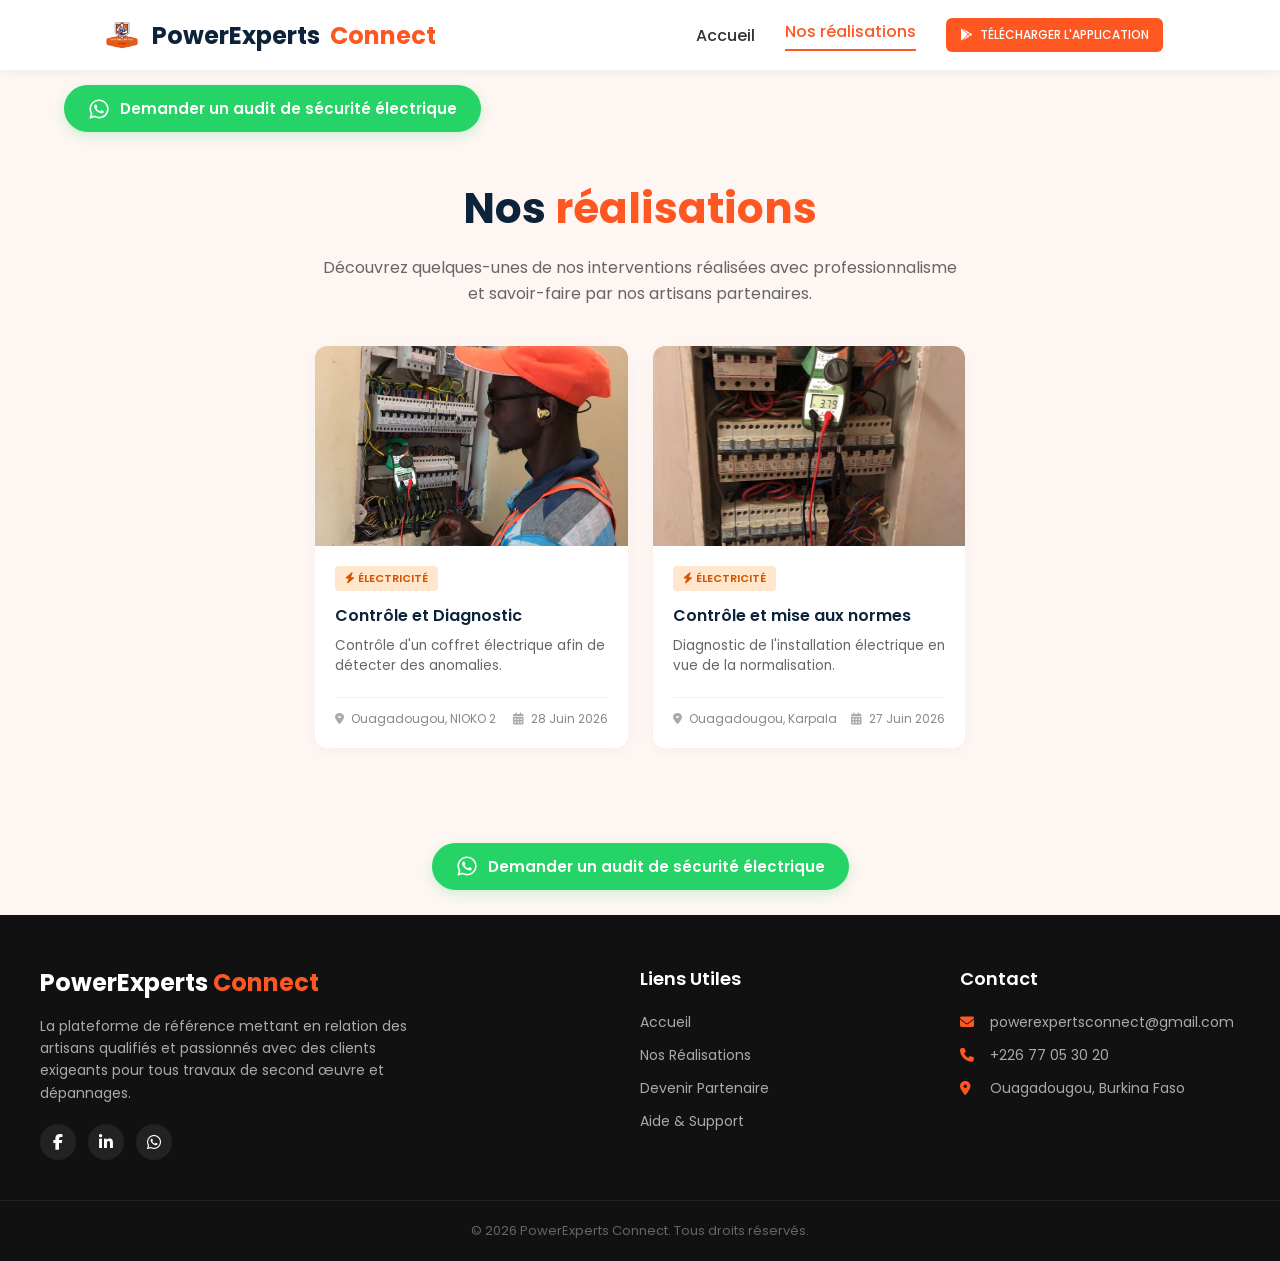
==== realisation/index.html @ 5e2563d3 "Add files via upload" ====
<!DOCTYPE html>
<html lang="fr">
<head>
    <meta charset="UTF-8">
    <meta name="viewport" content="width=device-width, initial-scale=1.0">
    <title>PowerExperts Connect - Nos réalisations</title>
    <link rel="stylesheet" href="style.css">
    <link rel="stylesheet" href="https://cdnjs.cloudflare.com/ajax/libs/font-awesome/6.4.0/css/all.min.css">
    <!-- Meta Pixel Code -->
    <script>
    !function(f,b,e,v,n,t,s)
    {if(f.fbq)return;n=f.fbq=function(){n.callMethod?
    n.callMethod.apply(n,arguments):n.queue.push(arguments)};
    if(!f._fbq)f._fbq=n;n.push=n;n.loaded=!0;n.version='2.0';
    n.queue=[];t=b.createElement(e);t.async=!0;
    t.src=v;s=b.getElementsByTagName(e)[0];
    s.parentNode.insertBefore(t,s)}(window, document,'script',
    'https://connect.facebook.net/en_US/fbevents.js');
    fbq('init', '599701773181100');
    fbq('track', 'PageView');
    </script>
    <noscript><img height="1" width="1" style="display:none"
    src="https://www.facebook.com/tr?id=599701773181100&ev=PageView&noscript=1"
    /></noscript>
    <!-- End Meta Pixel Code -->
</head>
<body>

    <header class="navbar">
        <div class="logo">
            <a href="../index.html" style="display: flex; align-items: center; gap: 10px; text-decoration: none;">
                <img src="../images/logo.png" alt="Logo" style="height: 40px; width: auto;">
                <span class="logo-power">PowerExperts</span><span class="logo-connect">Connect</span>
            </a>
        </div>
        <nav class="nav-links">
            <a href="../index.html">Accueil</a>
            <a href="#" class="active">Nos réalisations</a>
            <a href="https://play.google.com/store/apps/details?id=com.powerexperts.connect" target="_blank" onclick="fbq('track', 'Purchase', {value:0.00, currency: 'XOF'});" rel="noopener noreferrer" class="btn-download">
                <i class="fa-brands fa-google-play"></i> TÉLÉCHARGER L'APPLICATION
            </a>
        </nav>
    </header>

    <!-- Conteneur GAUCHE (Audit) -->
    <div class="wa-container-left">
        <a href="https://wa.me/22602939134?text=Bonjour%20!%20Je%20souhaite%20un%20audit%20de%20s%C3%A9curit%C3%A9%20%C3%A9lectrique%20r%C3%A9sidentiel"
           class="whatsapp-audit-btn"
           target="_blank"
           rel="noopener noreferrer"
           onclick="fbq('track', 'Purchase', {value:0.00, currency: 'XOF'});">
            <svg class="whatsapp-icon" viewBox="0 0 448 512" xmlns="http://www.w3.org/2000/svg">
              <path d="M380.9 97.1C339 55.1 283.2 32 223.9 32c-122.4 0-222 99.6-222 222 0 39.1 10.2 77.3 29.6 111L0 480l117.7-30.9c32.4 17.7 68.9 27 106.1 27h.1c122.3 0 224.1-99.6 224.1-222 0-59.3-25.2-115-67.1-157zm-157 341.6c-33.2 0-65.7-8.9-94-25.7l-6.7-4-69.8 18.3L72 359.2l-4.4-7c-18.5-29.4-28.2-63.3-28.2-98.2 0-101.7 82.8-184.5 184.6-184.5 49.3 0 95.6 19.2 130.4 54.1 34.8 34.9 56.2 81.2 56.1 130.5 0 101.8-84.9 184.6-186.6 184.6zm101.2-138.2c-5.5-2.8-32.8-16.2-37.9-18-5.1-1.9-8.8-2.8-12.5 2.8-3.7 5.6-14.3 18-17.6 21.8-3.2 3.7-6.5 4.2-12 1.4-32.6-16.3-54-29.1-75.5-66-5.7-9.8 5.7-9.1 16.3-30.3 1.8-3.7.9-6.9-.5-9.7-1.4-2.8-12.5-30.1-17.1-41.2-4.5-10.8-9.1-9.3-12.5-9.5-3.2-.2-6.9-.2-10.6-.2-3.7 0-9.7 1.4-14.8 6.9-5.1 5.6-19.4 19-19.4 46.3 0 27.3 19.9 53.7 22.6 57.4 2.8 3.7 39.1 59.7 94.8 83.8 35.2 15.2 49 16.5 66.6 13.9 10.7-1.6 32.8-13.4 37.4-26.4 4.6-13 4.6-24.1 3.2-26.4-1.3-2.5-5-3.9-10.5-6.6z"/>
            </svg>
            <span>Demander un audit de sécurité électrique</span>
        </a>
    </div>

    <main class="container">
        <section class="hero-section">
            <h1>Nos <span class="text-orange">réalisations</span></h1>
            <p>Découvrez quelques-unes de nos interventions réalisées avec professionnalisme et savoir-faire par nos artisans partenaires.</p>
        </section>

        <div class="grid-realisations">
            
            <article class="card">
                <div class="card-image">
                    <img src="im/image1.jpg" alt="Installation tableau électrique">
                </div>
                <div class="card-content">
                    <span class="badge badge-electricite"><i class="fa-solid fa-bolt"></i> ÉLECTRICITÉ</span>
                    <h3>Contrôle et Diagnostic</h3>
                    <p class="description">Contrôle d'un coffret électrique afin de détecter des anomalies.</p>
                    <div class="card-footer">
                        <span><i class="fa-solid fa-location-dot"></i> Ouagadougou, NIOKO 2</span>
                        <span><i class="fa-solid fa-calendar-days"></i> 28 Juin 2026</span>
                    </div>
                </div>
            </article>

            <article class="card">
                <div class="card-image">
                    <img src="im/image2.jpg" alt="Controle installation electrique">
                </div>
                <div class="card-content">
                    <span class="badge badge-electricite"><i class="fa-solid fa-bolt"></i> ÉLECTRICITÉ</span>
                    <h3>Contrôle et mise aux normes</h3>
                    <p class="description">Diagnostic de l'installation électrique en vue de la normalisation.</p>
                    <div class="card-footer">
                        <span><i class="fa-solid fa-location-dot"></i> Ouagadougou, Karpala</span>
                        <span><i class="fa-solid fa-calendar-days"></i> 27 Juin 2026</span>
                    </div>
                </div>
            </article>

        </div>
    </main>

    <!-- Conteneur CENTRÉ (Audit) -->
    <div class="wa-container-center">
        <a href="https://wa.me/22602939134?text=Bonjour%20!%20Je%20souhaite%20un%20audit%20de%20s%C3%A9curit%C3%A9%20%C3%A9lectrique%20r%C3%A9sidentiel"
           class="whatsapp-audit-btn"
           target="_blank"
           rel="noopener noreferrer"
           onclick="fbq('track', 'Purchase', {value:0.00, currency: 'XOF'});">
            <svg class="whatsapp-icon" viewBox="0 0 448 512" xmlns="http://www.w3.org/2000/svg">
              <path d="M380.9 97.1C339 55.1 283.2 32 223.9 32c-122.4 0-222 99.6-222 222 0 39.1 10.2 77.3 29.6 111L0 480l117.7-30.9c32.4 17.7 68.9 27 106.1 27h.1c122.3 0 224.1-99.6 224.1-222 0-59.3-25.2-115-67.1-157zm-157 341.6c-33.2 0-65.7-8.9-94-25.7l-6.7-4-69.8 18.3L72 359.2l-4.4-7c-18.5-29.4-28.2-63.3-28.2-98.2 0-101.7 82.8-184.5 184.6-184.5 49.3 0 95.6 19.2 130.4 54.1 34.8 34.9 56.2 81.2 56.1 130.5 0 101.8-84.9 184.6-186.6 184.6zm101.2-138.2c-5.5-2.8-32.8-16.2-37.9-18-5.1-1.9-8.8-2.8-12.5 2.8-3.7 5.6-14.3 18-17.6 21.8-3.2 3.7-6.5 4.2-12 1.4-32.6-16.3-54-29.1-75.5-66-5.7-9.8 5.7-9.1 16.3-30.3 1.8-3.7.9-6.9-.5-9.7-1.4-2.8-12.5-30.1-17.1-41.2-4.5-10.8-9.1-9.3-12.5-9.5-3.2-.2-6.9-.2-10.6-.2-3.7 0-9.7 1.4-14.8 6.9-5.1 5.6-19.4 19-19.4 46.3 0 27.3 19.9 53.7 22.6 57.4 2.8 3.7 39.1 59.7 94.8 83.8 35.2 15.2 49 16.5 66.6 13.9 10.7-1.6 32.8-13.4 37.4-26.4 4.6-13 4.6-24.1 3.2-26.4-1.3-2.5-5-3.9-10.5-6.6z"/>
            </svg>
            <span>Demander un audit de sécurité électrique</span>
        </a>
    </div>

    <footer class="footer">
        <div class="footer-container">
            <div class="footer-col">
                <div class="logo footer-logo">
                    <span class="logo-power-white">PowerExperts</span> <span class="logo-connect">Connect</span>
                </div>
                <p class="footer-text">
                    La plateforme de référence mettant en relation des artisans qualifiés et passionnés avec des clients exigeants pour tous travaux de second œuvre et dépannages.
                </p>
                <div class="footer-socials">
                    <a href="#"><i class="fa-brands fa-facebook-f"></i></a>
                    <a href="#"><i class="fa-brands fa-linkedin-in"></i></a>
                    <a href="#"><i class="fa-brands fa-whatsapp"></i></a>
                </div>
            </div>

            <div class="footer-col">
                <h3>Liens Utiles</h3>
                <ul class="footer-links">
                    <li><a href="../index.html">Accueil</a></li>
                    <li><a href="#">Nos Réalisations</a></li>
                    <li><a href="#">Devenir Partenaire</a></li>
                    <li><a href="#">Aide & Support</a></li>
                </ul>
            </div>

            <div class="footer-col">
                <h3>Contact</h3>
                <ul class="footer-contact">
                    <li><i class="fa-solid fa-envelope"></i> powerexpertsconnect@gmail.com</li>
                    <li><i class="fa-solid fa-phone"></i> +226 77 05 30 20</li>
                    <li><i class="fa-solid fa-location-dot"></i> Ouagadougou, Burkina Faso</li>
                </ul>
            </div>
        </div>
        
        <div class="footer-bottom">
            <p>&copy; 2026 PowerExperts Connect. Tous droits réservés.</p>
        </div>
    </footer>

    <script src="script.js"></script>
</body>
</html>
---- realisation/style.css ----
/* --- Variables de couleur et Polices --- */
@import url('https://fonts.googleapis.com/css2?family=Poppins:wght@400;500;600;700&display=swap');

:root {
    --primary-color: #0d233a;
    --orange-color: #ff5722;
    --orange-hover: #e04e1b;
    --bg-light: #fdf6f2;
    --text-dark: #333333;
    --text-gray: #666666;
    --card-bg: #ffffff;
    --border-radius: 12px;
    --footer-bg: #111111;
}

* {
    margin: 0;
    padding: 0;
    box-sizing: border-box;
    font-family: 'Poppins', sans-serif;
}

body {
    background-color: var(--bg-light);
    color: var(--text-dark);
    display: flex;
    flex-direction: column;
    min-height: 100vh;
}

/* --- Barre de navigation --- */
.navbar {
    display: flex;
    justify-content: space-between;
    align-items: center;
    padding: 15px 8%;
    background-color: #ffffff;
    box-shadow: 0 2px 10px rgba(0, 0, 0, 0.05);
    position: sticky;
    top: 0;
    z-index: 1000;
}

.logo {
    font-size: 24px;
    font-weight: 700;
}

.logo-power { color: var(--primary-color); }
.logo-power-white { color: #ffffff; }
.logo-connect { color: var(--orange-color); }

.nav-links {
    display: flex;
    align-items: center;
}

.nav-links a {
    text-decoration: none;
    color: var(--text-dark);
    font-weight: 500;
    margin: 0 15px;
    transition: color 0.3s;
}

/* Soulignement conservé UNIQUEMENT sur le menu actif */
.nav-links a.active {
    color: var(--orange-color);
    border-bottom: 2px solid var(--orange-color);
    padding-bottom: 5px;
}

/* --- Bouton Téléchargement --- */
.btn-download {
    background-color: var(--orange-color);
    color: white !important;
    text-decoration: none;
    display: inline-flex;
    align-items: center;
    gap: 8px;
    border: none;
    padding: 8px 14px;
    font-size: 12px;
    font-weight: 600;
    border-radius: 6px;
    cursor: pointer;
    transition: background-color 0.3s, transform 0.2s;
}

.btn-download:hover {
    background-color: var(--orange-hover);
    transform: translateY(-2px);
}

/* --- Section Conteneur Principal --- */
.container {
    max-width: 1280px;
    margin: 30px auto;
    padding: 0 20px;
    flex-grow: 1;
}

.hero-section {
    text-align: center;
    margin-bottom: 40px;
}

.hero-section h1 {
    font-size: 42px;
    font-weight: 700;
    color: var(--primary-color);
    margin-bottom: 15px;
}

/* Texte en orange simple (sans la barre en dessous) */
.text-orange {
    color: var(--orange-color);
}

.hero-section p {
    color: var(--text-gray);
    font-size: 16px;
    max-width: 650px;
    margin: 0 auto;
    line-height: 1.6;
}

/* --- Grille et Cartes --- */
.grid-realisations {
    display: grid;
    grid-template-columns: repeat(auto-fill, minmax(280px, 1fr));
    gap: 25px;
    margin-bottom: 40px;
}

.card {
    background-color: var(--card-bg);
    border-radius: var(--border-radius);
    overflow: hidden;
    box-shadow: 0 4px 15px rgba(0, 0, 0, 0.03);
    transition: transform 0.3s ease, box-shadow 0.3s ease;
    display: flex;
    flex-direction: column;
}

.card:hover {
    transform: translateY(-5px);
    box-shadow: 0 8px 25px rgba(0, 0, 0, 0.08);
}

.card-image {
    width: 100%;
    height: 200px;
    overflow: hidden;
}

.card-image img {
    width: 100%;
    height: 100%;
    object-fit: cover;
    object-position: center;
    transition: transform 0.5s ease;
}

.card:hover .card-image img {
    transform: scale(1.05);
}

.card-content {
    padding: 20px;
    display: flex;
    flex-direction: column;
    flex-grow: 1;
}

/* Badges Métiers */
.badge {
    align-self: flex-start;
    font-size: 11px;
    font-weight: 600;
    padding: 4px 10px;
    border-radius: 4px;
    margin-bottom: 12px;
}

.badge-electricite { background-color: #ffe6cc; color: #d35400; }
.badge-plomberie { background-color: #e1f5fe; color: #0288d1; }
.badge-climatisation { background-color: #e0f7fa; color: #00838f; }
.badge-peinture { background-color: #e8f5e9; color: #2e7d32; }
.badge-menuiserie { background-color: #efebe9; color: #4e342e; }
.badge-carrelage { background-color: #f3e5f5; color: #6a1b9a; }
.badge-informatique { background-color: #e8eaf6; color: #283593; }
.badge-serrurerie { background-color: #eceff1; color: #37474f; }

.card-content h3 {
    font-size: 16px;
    font-weight: 600;
    color: var(--primary-color);
    margin-bottom: 8px;
}

.description {
    font-size: 13.5px;
    color: var(--text-gray);
    line-height: 1.5;
    margin-bottom: 20px;
    flex-grow: 1;
}

.card-footer {
    display: flex;
    justify-content: space-between;
    font-size: 12px;
    color: #888888;
    border-top: 1px solid #f1f1f1;
    padding-top: 12px;
}

.card-footer span i {
    margin-right: 4px;
    color: #aaaaaa;
}

/* --- Boutons WhatsApp --- */
.whatsapp-audit-btn {
    display: inline-flex;
    align-items: center;
    justify-content: center;
    background-color: #25D366;
    color: #ffffff;
    padding: 12px 24px;
    border-radius: 50px;
    font-size: 15px;
    font-weight: 600;
    text-decoration: none;
    box-shadow: 0 4px 12px rgba(37, 211, 102, 0.2);
    transition: all 0.3s ease;
    max-width: 90%;
    box-sizing: border-box;
}

.whatsapp-audit-btn:hover {
    background-color: #20ba5a;
    transform: translateY(-2px);
    box-shadow: 0 6px 15px rgba(37, 211, 102, 0.3);
}

.whatsapp-icon {
    width: 22px;
    height: 22px;
    fill: currentColor;
    margin-right: 10px;
    flex-shrink: 0;
}

.wa-container-left {
    display: flex;
    justify-content: flex-start;
    width: 90%;
    max-width: 1280px;
    margin: 0 auto;
    padding: 15px 0;
}

.wa-container-center {
    display: flex;
    justify-content: center;
    width: 100%;
    padding: 25px 0;
}

/* --- Pied de page (Footer) --- */
.footer {
    background-color: var(--footer-bg);
    color: #ffffff;
    padding: 50px 0 20px 0;
    margin-top: auto;
}

.footer-container {
    max-width: 1240px;
    margin: 0 auto;
    padding: 0 20px;
    display: grid;
    grid-template-columns: 2fr 1fr 1fr;
    gap: 40px;
}

.footer-col h3 {
    font-size: 18px;
    font-weight: 600;
    margin-bottom: 20px;
    position: relative;
}

/* Trait orange sous les titres du footer supprimé */

.footer-text {
    color: #aaaaaa;
    font-size: 14px;
    line-height: 1.6;
    margin-top: 15px;
    max-width: 400px;
}

.footer-socials {
    display: flex;
    gap: 12px;
    margin-top: 20px;
}

.footer-socials a {
    width: 36px;
    height: 36px;
    background-color: #222222;
    color: #ffffff;
    display: flex;
    justify-content: center;
    align-items: center;
    border-radius: 50%;
    text-decoration: none;
    transition: background-color 0.3s, color 0.3s;
}

.footer-socials a:hover {
    background-color: var(--orange-color);
    color: #ffffff;
}

.footer-links, .footer-contact {
    list-style: none;
}

.footer-links li, .footer-contact li {
    margin-bottom: 12px;
    font-size: 14px;
    color: #aaaaaa;
}

.footer-links li a {
    color: #aaaaaa;
    text-decoration: none;
    transition: color 0.3s, padding-left 0.3s;
}

.footer-links li a:hover {
    color: var(--orange-color);
    padding-left: 5px;
}

.footer-contact li i {
    margin-right: 10px;
    color: var(--orange-color);
    width: 16px;
}

.footer-bottom {
    text-align: center;
    margin-top: 40px;
    padding-top: 20px;
    border-top: 1px solid #222222;
    font-size: 13px;
    color: #666666;
}

/* --- Adaptations Mobiles & Tablettes --- */
@media (max-width: 900px) {
    .footer-container {
        grid-template-columns: 1fr;
        gap: 30px;
    }
}

@media (max-width: 768px) {
    .navbar {
        flex-direction: column;
        gap: 15px;
        padding: 15px;
        text-align: center;
    }

    .nav-links {
        flex-direction: column;
        gap: 10px;
    }

    .nav-links a {
        margin: 0;
    }

    .hero-section h1 {
        font-size: 30px;
    }

    .whatsapp-audit-btn {
        font-size: 13px;
        padding: 10px 16px;
    }

    .wa-container-left {
        justify-content: center;
    }
}
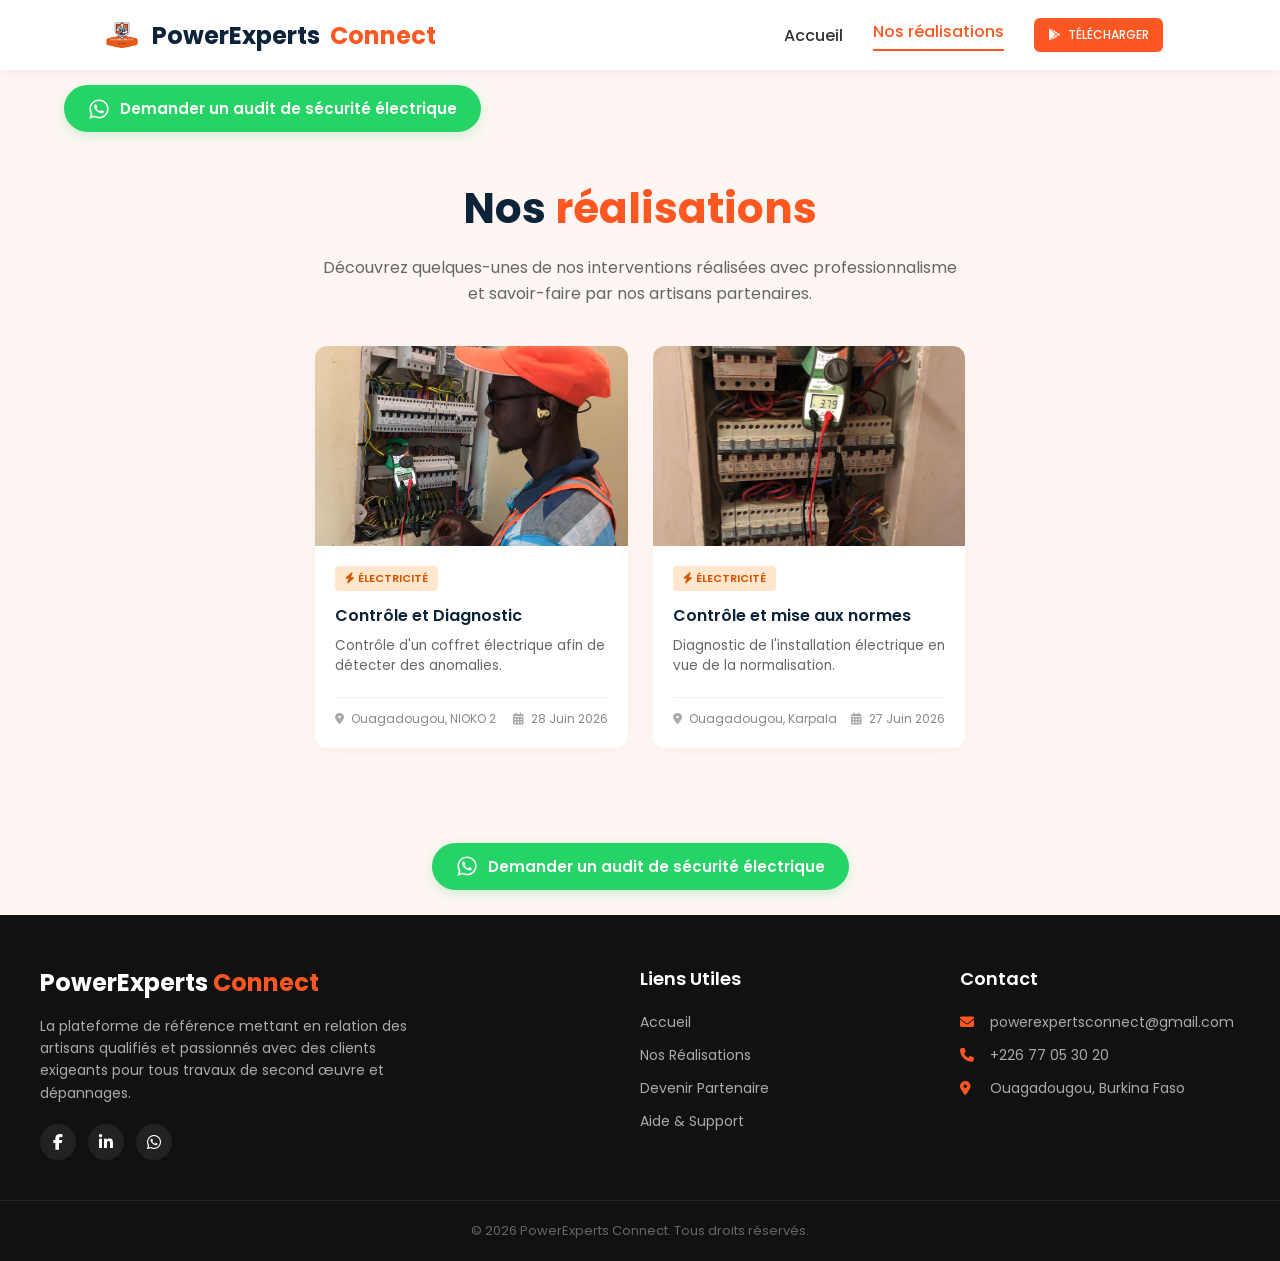
==== commit d895d673: "Update index.html" ====
--- a/realisation/index.html
+++ b/realisation/index.html
@@ -37,7 +37,7 @@
             <a href="../index.html">Accueil</a>
             <a href="#" class="active">Nos réalisations</a>
             <a href="https://play.google.com/store/apps/details?id=com.powerexperts.connect" target="_blank" onclick="fbq('track', 'Purchase', {value:0.00, currency: 'XOF'});" rel="noopener noreferrer" class="btn-download">
-                <i class="fa-brands fa-google-play"></i> TÉLÉCHARGER L'APPLICATION
+                <i class="fa-brands fa-google-play"></i> TÉLÉCHARGER
             </a>
         </nav>
     </header>
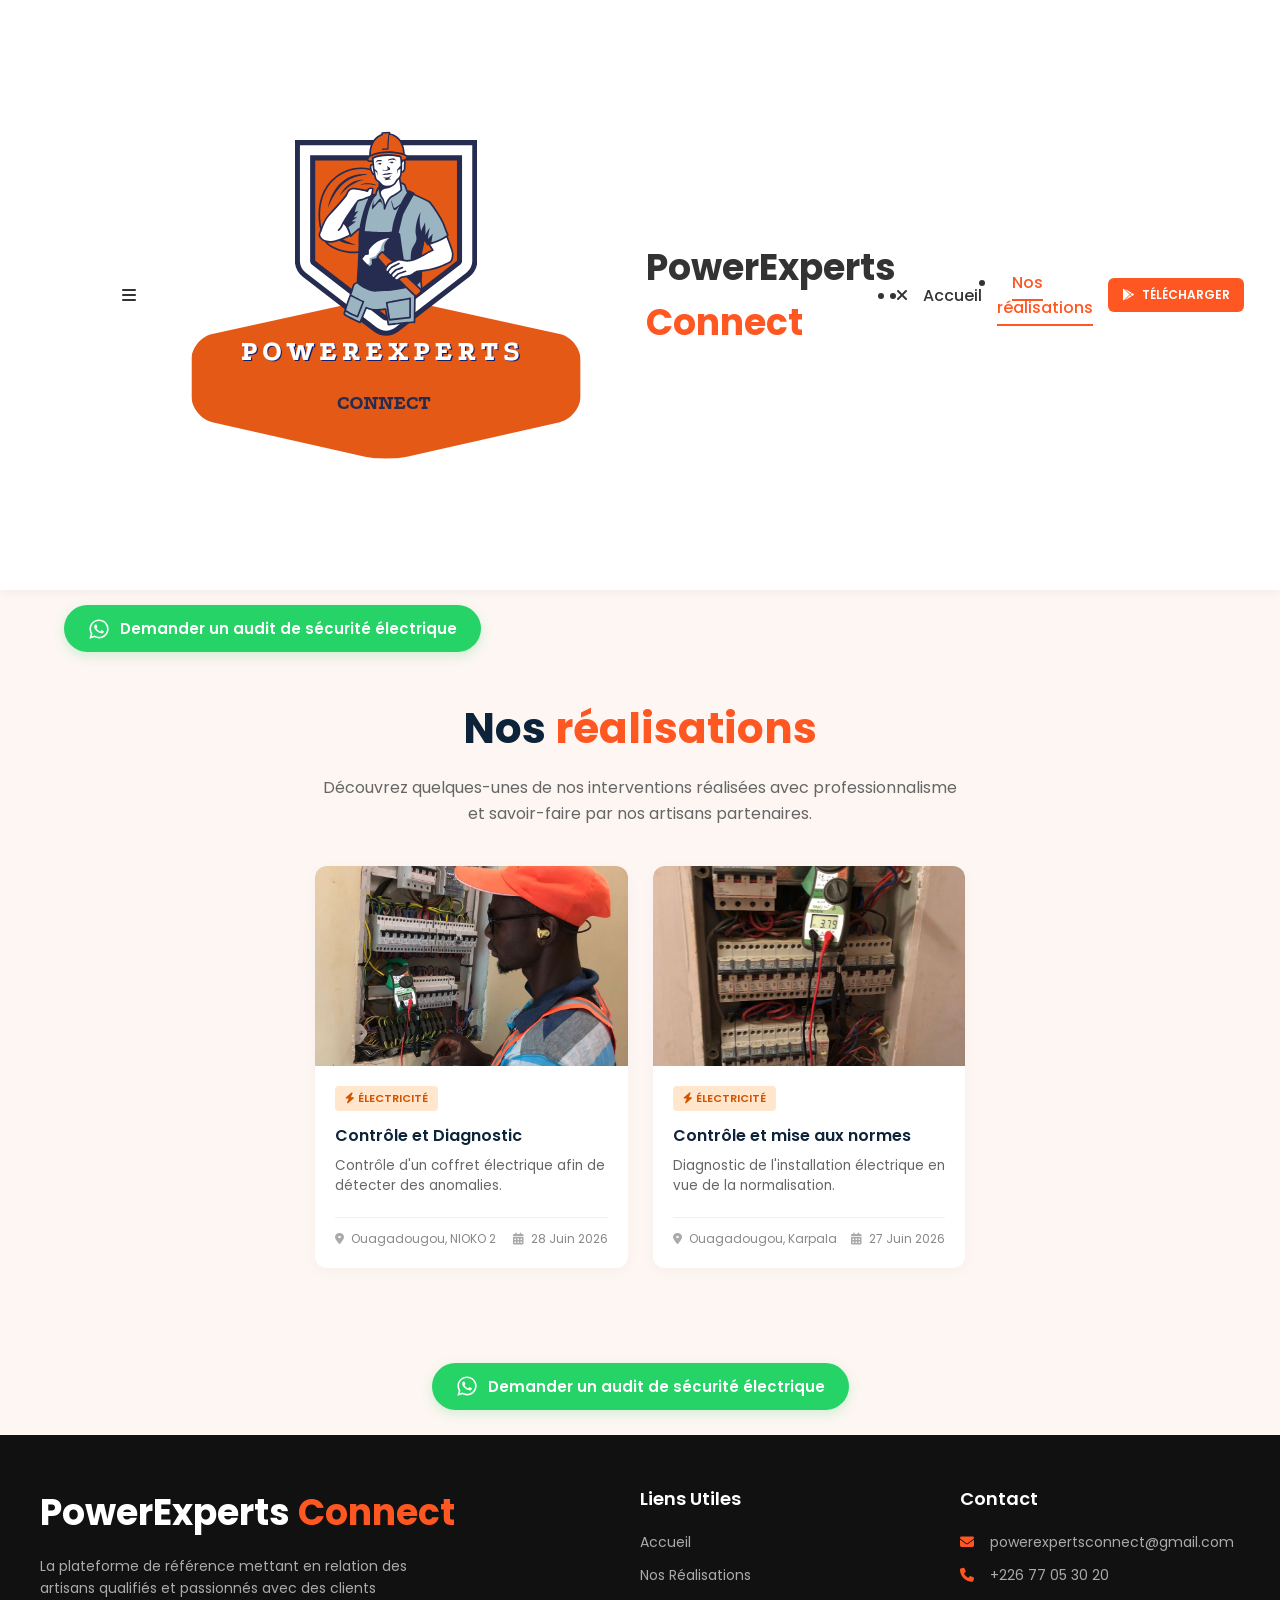
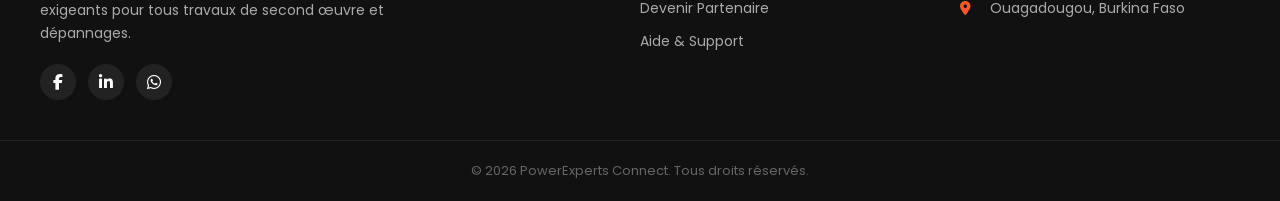
==== commit 3ccef8eb: "Update index.html" ====
--- a/realisation/index.html
+++ b/realisation/index.html
@@ -4,8 +4,13 @@
     <meta charset="UTF-8">
     <meta name="viewport" content="width=device-width, initial-scale=1.0">
     <title>PowerExperts Connect - Nos réalisations</title>
+    <!-- CSS de la page réalisations -->
     <link rel="stylesheet" href="style.css">
+    <!-- Font Awesome -->
     <link rel="stylesheet" href="https://cdnjs.cloudflare.com/ajax/libs/font-awesome/6.4.0/css/all.min.css">
+    <!-- Google Fonts -->
+    <link href="https://fonts.googleapis.com/css2?family=Poppins:wght@300;400;500;600;700&display=swap" rel="stylesheet">
+    
     <!-- Meta Pixel Code -->
     <script>
     !function(f,b,e,v,n,t,s)
@@ -26,20 +31,39 @@
 </head>
 <body>
 
+    <!-- Voile sombre d'arrière-plan pour le menu mobile -->
+    <div class="menu-overlay" id="menu-overlay"></div>
+
+    <!-- HEADER / NAVIGATION -->
     <header class="navbar">
-        <div class="logo">
-            <a href="../index.html" style="display: flex; align-items: center; gap: 10px; text-decoration: none;">
-                <img src="../images/logo.png" alt="Logo" style="height: 40px; width: auto;">
-                <span class="logo-power">PowerExperts</span><span class="logo-connect">Connect</span>
+        <div class="container nav-container" style="display: flex; align-items: center; justify-content: space-between; width: 100%;">
+            <!-- Bouton Burger à gauche -->
+            <div class="menu-toggle" id="mobile-menu">
+                <i class="fa-solid fa-bars"></i>
+            </div>
+
+            <!-- Logo au centre -->
+            <div class="logo">
+                <a href="../index.html" style="display: flex; align-items: center; gap: 10px; text-decoration: none; color: inherit;">
+                    <img src="../images/logo.png" alt="Logo">
+                    <h2>PowerExperts <span class="text-orange">Connect</span></h2>
+                </a>
+            </div>
+
+            <!-- Menu coulissant (Accueil & Réalisations) -->
+            <ul class="nav-links" id="nav-links">
+                <li class="close-menu" id="close-menu">
+                    <i class="fa-solid fa-xmark"></i>
+                </li>
+                <li><a href="../index.html">Accueil</a></li>
+                <li><a href="#" class="active">Nos réalisations</a></li>
+            </ul>
+
+            <!-- Bouton Télécharger à droite -->
+            <a href="https://play.google.com/store/apps/details?id=com.powerexperts.connect" target="_blank" onclick="fbq('track', 'Purchase', {value:0.00, currency: 'XOF'});" rel="noopener noreferrer" class="btn-download header-btn">
+                <i class="fa-brands fa-google-play"></i> TÉLÉCHARGER
             </a>
         </div>
-        <nav class="nav-links">
-            <a href="../index.html">Accueil</a>
-            <a href="#" class="active">Nos réalisations</a>
-            <a href="https://play.google.com/store/apps/details?id=com.powerexperts.connect" target="_blank" onclick="fbq('track', 'Purchase', {value:0.00, currency: 'XOF'});" rel="noopener noreferrer" class="btn-download">
-                <i class="fa-brands fa-google-play"></i> TÉLÉCHARGER
-            </a>
-        </nav>
     </header>
 
     <!-- Conteneur GAUCHE (Audit) -->
@@ -111,11 +135,12 @@
         </a>
     </div>
 
+    <!-- FOOTER -->
     <footer class="footer">
         <div class="footer-container">
             <div class="footer-col">
                 <div class="logo footer-logo">
-                    <span class="logo-power-white">PowerExperts</span> <span class="logo-connect">Connect</span>
+                    <h2>PowerExperts <span class="text-orange">Connect</span></h2>
                 </div>
                 <p class="footer-text">
                     La plateforme de référence mettant en relation des artisans qualifiés et passionnés avec des clients exigeants pour tous travaux de second œuvre et dépannages.
@@ -152,6 +177,8 @@
         </div>
     </footer>
 
+    <!-- Script JS placé en fin de page -->
     <script src="script.js"></script>
 </body>
-</html>
+                                                                                 </html>
+    
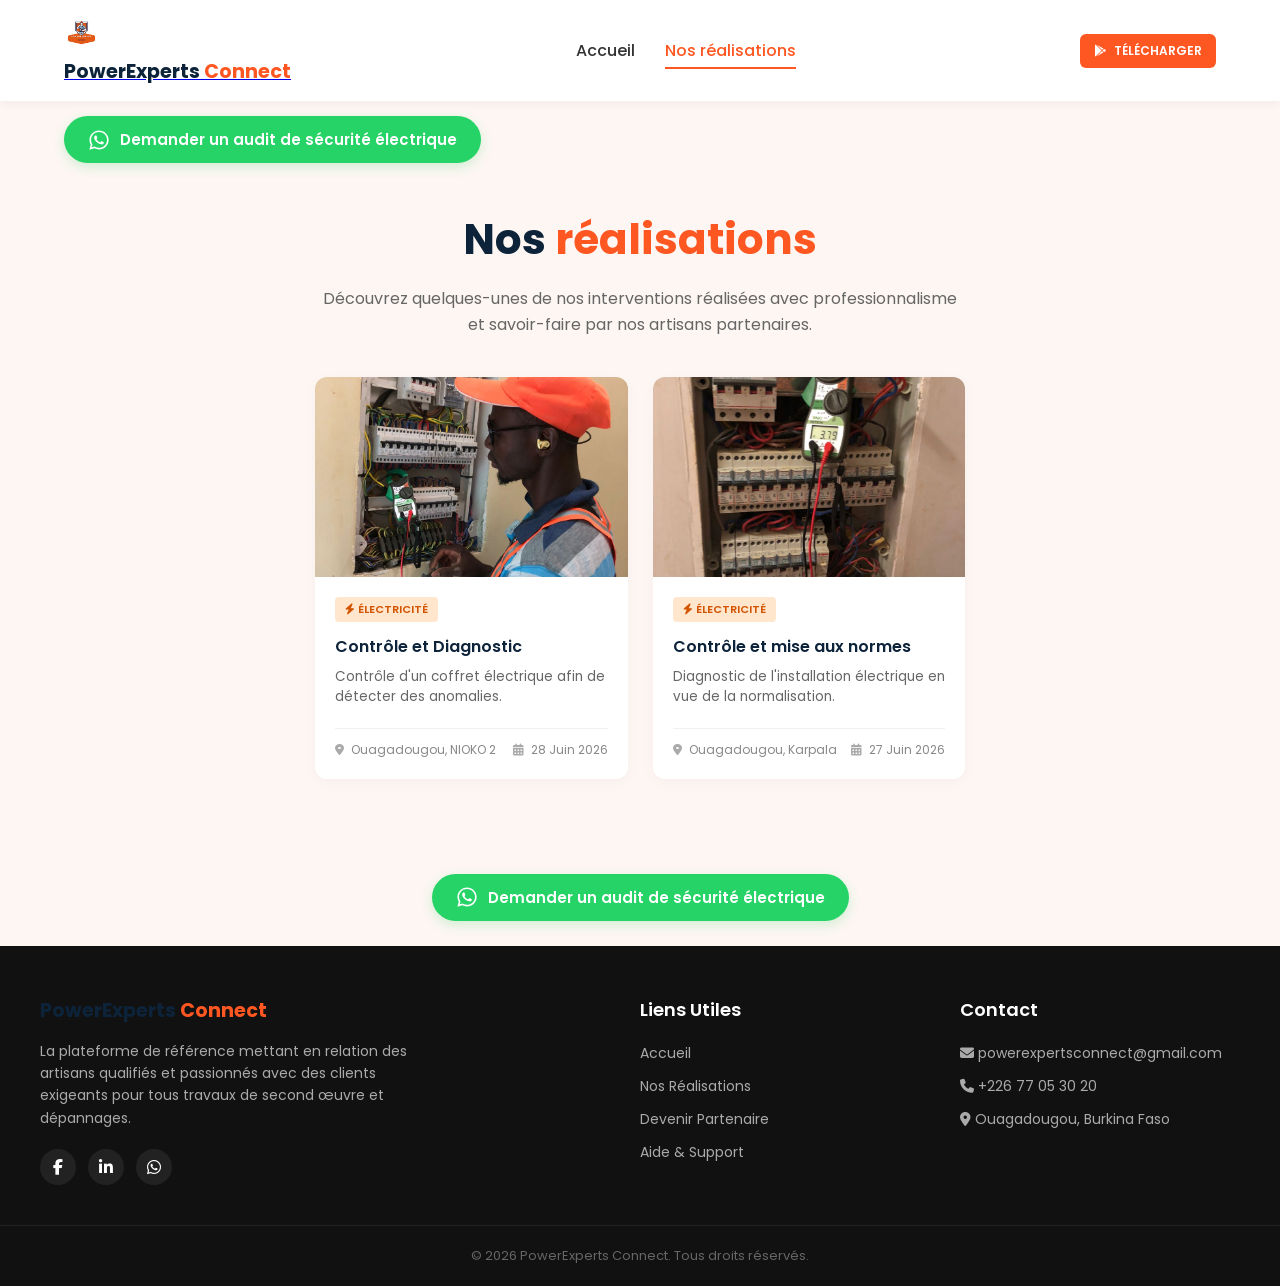
==== commit deae1d35: "Update index.html" ====
--- a/realisation/index.html
+++ b/realisation/index.html
@@ -36,7 +36,7 @@
 
     <!-- HEADER / NAVIGATION -->
     <header class="navbar">
-        <div class="container nav-container" style="display: flex; align-items: center; justify-content: space-between; width: 100%;">
+        <div class="container nav-container" style="display: flex; align-items: center; justify-content: space-between; width: 100%; margin: 0; padding: 0;">
             <!-- Bouton Burger à gauche -->
             <div class="menu-toggle" id="mobile-menu">
                 <i class="fa-solid fa-bars"></i>
@@ -44,8 +44,8 @@
 
             <!-- Logo au centre -->
             <div class="logo">
-                <a href="../index.html" style="display: flex; align-items: center; gap: 10px; text-decoration: none; color: inherit;">
-                    <img src="../images/logo.png" alt="Logo">
+                <a href="../index.html">
+                    <img src="../images/logo.png" alt="Logo" width="35" height="35">
                     <h2>PowerExperts <span class="text-orange">Connect</span></h2>
                 </a>
             </div>
@@ -180,5 +180,5 @@
     <!-- Script JS placé en fin de page -->
     <script src="script.js"></script>
 </body>
-                                                                                 </html>
-    
+                </html>
+                                         
--- a/realisation/style.css
+++ b/realisation/style.css
@@ -28,12 +28,28 @@
     min-height: 100vh;
 }
 
+/* --- Voile sombre arrière-plan --- */
+.menu-overlay {
+    position: fixed;
+    top: 0;
+    left: 0;
+    width: 100%;
+    height: 100%;
+    background-color: rgba(0, 0, 0, 0.5);
+    z-index: 998;
+    display: none;
+}
+
+.menu-overlay.active {
+    display: block;
+}
+
 /* --- Barre de navigation --- */
 .navbar {
     display: flex;
     justify-content: space-between;
     align-items: center;
-    padding: 15px 8%;
+    padding: 15px 5%;
     background-color: #ffffff;
     box-shadow: 0 2px 10px rgba(0, 0, 0, 0.05);
     position: sticky;
@@ -41,18 +57,26 @@
     z-index: 1000;
 }
 
-.logo {
-    font-size: 24px;
+.menu-toggle {
+    display: none;
+    font-size: 1.3rem;
+    cursor: pointer;
+    color: var(--primary-color);
+}
+
+.logo h2 {
+    font-size: 1.2rem;
     font-weight: 700;
-}
-
-.logo-power { color: var(--primary-color); }
-.logo-power-white { color: #ffffff; }
-.logo-connect { color: var(--orange-color); }
+    color: var(--primary-color);
+    margin: 0;
+}
+
+.text-orange { color: var(--orange-color); }
 
 .nav-links {
     display: flex;
     align-items: center;
+    list-style: none;
 }
 
 .nav-links a {
@@ -63,11 +87,14 @@
     transition: color 0.3s;
 }
 
-/* Soulignement conservé UNIQUEMENT sur le menu actif */
 .nav-links a.active {
     color: var(--orange-color);
     border-bottom: 2px solid var(--orange-color);
     padding-bottom: 5px;
+}
+
+.close-menu {
+    display: none;
 }
 
 /* --- Bouton Téléchargement --- */
@@ -84,6 +111,7 @@
     font-weight: 600;
     border-radius: 6px;
     cursor: pointer;
+    white-space: nowrap;
     transition: background-color 0.3s, transform 0.2s;
 }
 
@@ -112,11 +140,6 @@
     margin-bottom: 15px;
 }
 
-/* Texte en orange simple (sans la barre en dessous) */
-.text-orange {
-    color: var(--orange-color);
-}
-
 .hero-section p {
     color: var(--text-gray);
     font-size: 16px;
@@ -173,7 +196,6 @@
     flex-grow: 1;
 }
 
-/* Badges Métiers */
 .badge {
     align-self: flex-start;
     font-size: 11px;
@@ -184,13 +206,6 @@
 }
 
 .badge-electricite { background-color: #ffe6cc; color: #d35400; }
-.badge-plomberie { background-color: #e1f5fe; color: #0288d1; }
-.badge-climatisation { background-color: #e0f7fa; color: #00838f; }
-.badge-peinture { background-color: #e8f5e9; color: #2e7d32; }
-.badge-menuiserie { background-color: #efebe9; color: #4e342e; }
-.badge-carrelage { background-color: #f3e5f5; color: #6a1b9a; }
-.badge-informatique { background-color: #e8eaf6; color: #283593; }
-.badge-serrurerie { background-color: #eceff1; color: #37474f; }
 
 .card-content h3 {
     font-size: 16px;
@@ -242,7 +257,6 @@
 .whatsapp-audit-btn:hover {
     background-color: #20ba5a;
     transform: translateY(-2px);
-    box-shadow: 0 6px 15px rgba(37, 211, 102, 0.3);
 }
 
 .whatsapp-icon {
@@ -269,7 +283,7 @@
     padding: 25px 0;
 }
 
-/* --- Pied de page (Footer) --- */
+/* --- Footer --- */
 .footer {
     background-color: var(--footer-bg);
     color: #ffffff;
@@ -290,10 +304,7 @@
     font-size: 18px;
     font-weight: 600;
     margin-bottom: 20px;
-    position: relative;
-}
-
-/* Trait orange sous les titres du footer supprimé */
+}
 
 .footer-text {
     color: #aaaaaa;
@@ -319,40 +330,11 @@
     align-items: center;
     border-radius: 50%;
     text-decoration: none;
-    transition: background-color 0.3s, color 0.3s;
-}
-
-.footer-socials a:hover {
-    background-color: var(--orange-color);
-    color: #ffffff;
-}
-
-.footer-links, .footer-contact {
-    list-style: none;
-}
-
-.footer-links li, .footer-contact li {
-    margin-bottom: 12px;
-    font-size: 14px;
-    color: #aaaaaa;
-}
-
-.footer-links li a {
-    color: #aaaaaa;
-    text-decoration: none;
-    transition: color 0.3s, padding-left 0.3s;
-}
-
-.footer-links li a:hover {
-    color: var(--orange-color);
-    padding-left: 5px;
-}
-
-.footer-contact li i {
-    margin-right: 10px;
-    color: var(--orange-color);
-    width: 16px;
-}
+}
+
+.footer-links, .footer-contact { list-style: none; }
+.footer-links li, .footer-contact li { margin-bottom: 12px; font-size: 14px; color: #aaaaaa; }
+.footer-links li a { color: #aaaaaa; text-decoration: none; }
 
 .footer-bottom {
     text-align: center;
@@ -363,41 +345,68 @@
     color: #666666;
 }
 
-/* --- Adaptations Mobiles & Tablettes --- */
-@media (max-width: 900px) {
-    .footer-container {
-        grid-template-columns: 1fr;
-        gap: 30px;
-    }
-}
-
+/* --- Adaptations Mobiles --- */
 @media (max-width: 768px) {
     .navbar {
+        padding: 10px 15px;
+    }
+
+    .menu-toggle {
+        display: block;
+    }
+
+    .logo h2 {
+        font-size: 0.8rem !important;
+    }
+
+    .btn-download {
+        font-size: 0.7rem !important;
+        padding: 5px 8px !important;
+    }
+
+    /* Le menu glissant latéral */
+    .nav-links {
+        position: fixed;
+        top: 0;
+        left: -280px;
+        width: 250px;
+        height: 100vh;
+        background-color: #ffffff;
         flex-direction: column;
-        gap: 15px;
-        padding: 15px;
-        text-align: center;
-    }
-
-    .nav-links {
-        flex-direction: column;
-        gap: 10px;
+        align-items: flex-start;
+        padding: 60px 20px 20px 20px;
+        box-shadow: 2px 0 10px rgba(0,0,0,0.1);
+        transition: left 0.3s ease;
+        z-index: 999;
+    }
+
+    .nav-links.active {
+        left: 0;
+    }
+
+    .nav-links li {
+        margin-bottom: 20px;
+        width: 100%;
     }
 
     .nav-links a {
+        font-size: 1rem;
+        display: block;
+        width: 100%;
         margin: 0;
     }
 
-    .hero-section h1 {
-        font-size: 30px;
-    }
-
-    .whatsapp-audit-btn {
-        font-size: 13px;
-        padding: 10px 16px;
-    }
-
-    .wa-container-left {
-        justify-content: center;
-    }
-}
+    .close-menu {
+        display: block;
+        position: absolute;
+        top: 15px;
+        right: 20px;
+        font-size: 1.5rem;
+        cursor: pointer;
+        color: var(--text-dark);
+    }
+
+    .hero-section h1 { font-size: 26px; }
+    .footer-container { grid-template-columns: 1fr; gap: 30px; }
+    .wa-container-left { justify-content: center; }
+}
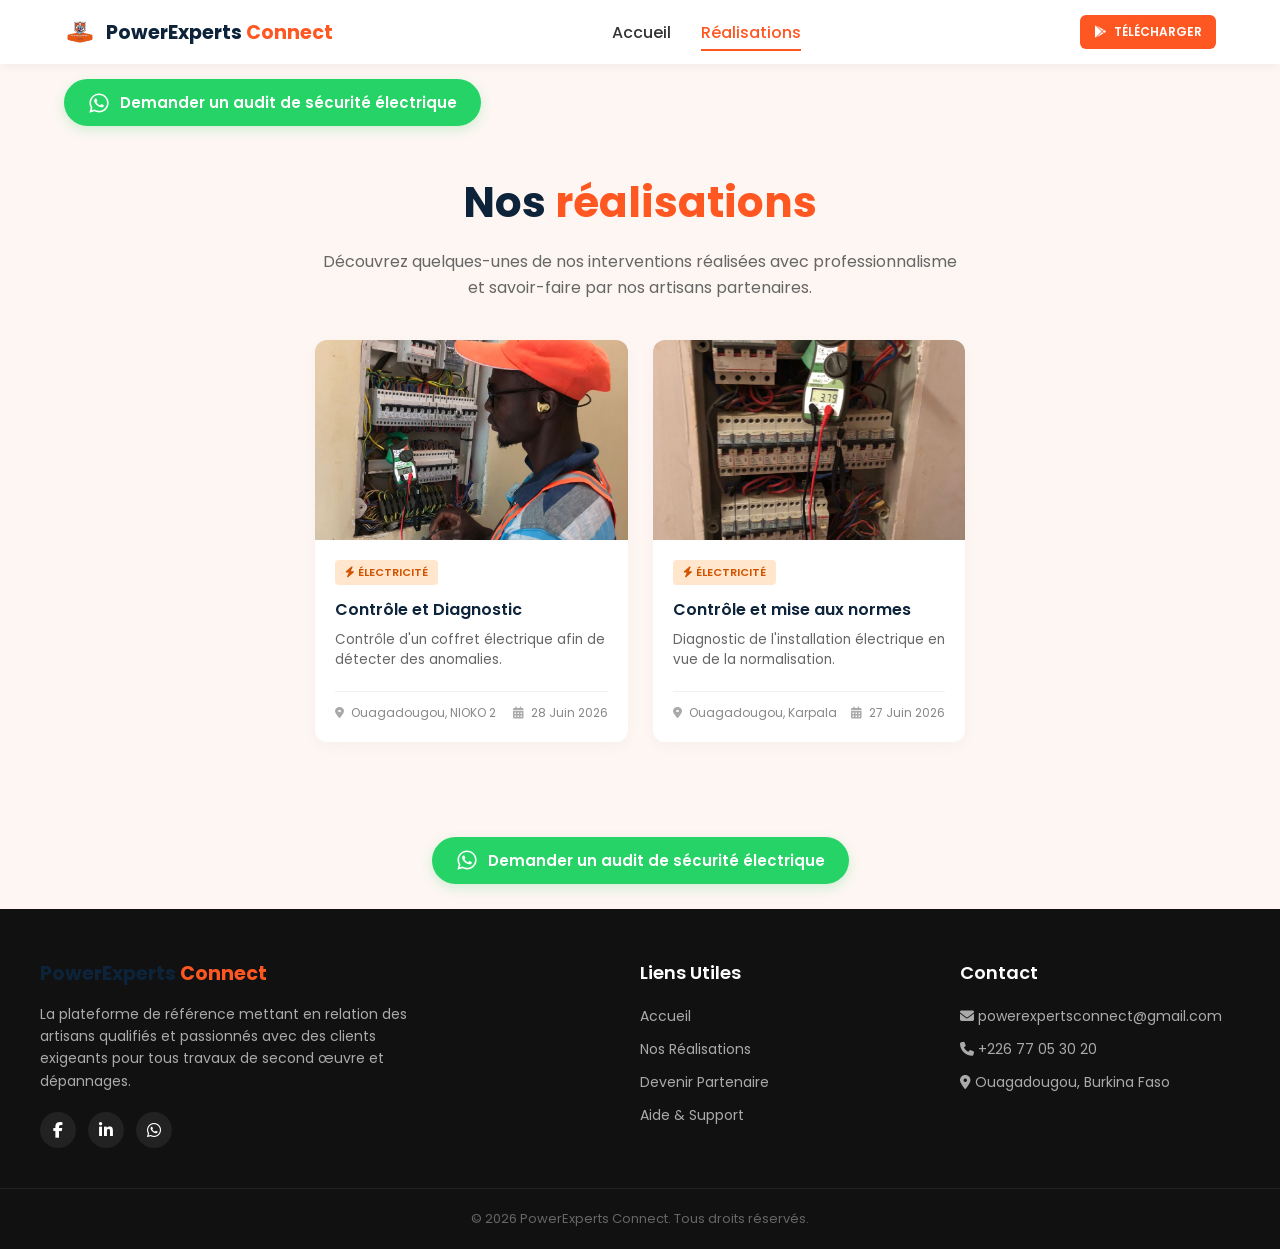
==== commit ecec5609: "Update index.html" ====
--- a/realisation/index.html
+++ b/realisation/index.html
@@ -56,7 +56,7 @@
                     <i class="fa-solid fa-xmark"></i>
                 </li>
                 <li><a href="../index.html">Accueil</a></li>
-                <li><a href="#" class="active">Nos réalisations</a></li>
+                <li><a href="#" class="active">Réalisations</a></li>
             </ul>
 
             <!-- Bouton Télécharger à droite -->
--- a/realisation/style.css
+++ b/realisation/style.css
@@ -64,11 +64,28 @@
     color: var(--primary-color);
 }
 
+/* --- Contrôle strict du Logo --- */
+.logo a {
+    display: flex;
+    align-items: center;
+    gap: 10px;
+    text-decoration: none;
+}
+
+.logo img {
+    height: 32px !important;
+    width: auto !important;
+    max-width: none !important;
+    object-fit: contain;
+    display: block;
+}
+
 .logo h2 {
     font-size: 1.2rem;
     font-weight: 700;
     color: var(--primary-color);
     margin: 0;
+    white-space: nowrap;
 }
 
 .text-orange { color: var(--orange-color); }
@@ -346,25 +363,86 @@
 }
 
 /* --- Adaptations Mobiles --- */
+/* --- Correctif Responsive Mobile --- */
 @media (max-width: 768px) {
     .navbar {
-        padding: 10px 15px;
+        padding: 8px 12px !important;
     }
 
     .menu-toggle {
         display: block;
+        font-size: 1.05rem !important;
+    }
+
+    /* 1. Header & Logo */
+    .logo img {
+        height: 20px !important;
     }
 
     .logo h2 {
-        font-size: 0.8rem !important;
+        font-size: 0.75rem !important;
     }
 
     .btn-download {
-        font-size: 0.7rem !important;
-        padding: 5px 8px !important;
-    }
-
-    /* Le menu glissant latéral */
+        font-size: 0.55rem !important;
+        padding: 4px 8px !important;
+        border-radius: 4px !important;
+    }
+
+    .btn-download i {
+        font-size: 0.65rem !important;
+    }
+
+    /* 2. Boutons WhatsApp compacts */
+    .whatsapp-audit-btn {
+        padding: 6px 14px !important;
+        font-size: 11px !important;
+        max-width: 95% !important;
+    }
+
+    .whatsapp-icon {
+        width: 15px !important;
+        height: 15px !important;
+        margin-right: 6px !important;
+    }
+
+    .wa-container-left, 
+    .wa-container-center {
+        padding: 10px 0 !important;
+        justify-content: center !important;
+    }
+
+    /* 3. FIXATION DU FOOTER (Passage en 1 seule colonne) */
+    .footer-container {
+        display: flex !important;
+        flex-direction: column !important;
+        grid-template-columns: none !important;
+        gap: 25px !important;
+        padding: 0 15px !important;
+        text-align: left;
+    }
+
+    .footer-col {
+        width: 100% !important;
+    }
+
+    .footer-text {
+        max-width: 100% !important;
+        font-size: 13px !important;
+    }
+
+    .footer-col h3 {
+        font-size: 16px !important;
+        margin-bottom: 12px !important;
+    }
+
+    /* Lisibilité du logo dans le footer sombre */
+    .footer-logo h2 {
+        color: #ffffff !important;
+        font-size: 1rem !important;
+    }
+
+    /* Menu latéral */
     .nav-links {
         position: fixed;
         top: 0;
@@ -390,7 +468,7 @@
     }
 
     .nav-links a {
-        font-size: 1rem;
+        font-size: 0.95rem;
         display: block;
         width: 100%;
         margin: 0;
@@ -401,12 +479,14 @@
         position: absolute;
         top: 15px;
         right: 20px;
-        font-size: 1.5rem;
+        font-size: 1.4rem;
         cursor: pointer;
         color: var(--text-dark);
     }
 
-    .hero-section h1 { font-size: 26px; }
-    .footer-container { grid-template-columns: 1fr; gap: 30px; }
-    .wa-container-left { justify-content: center; }
-}
+    .hero-section h1 { font-size: 22px; }
+        }
+            
+
+        
+
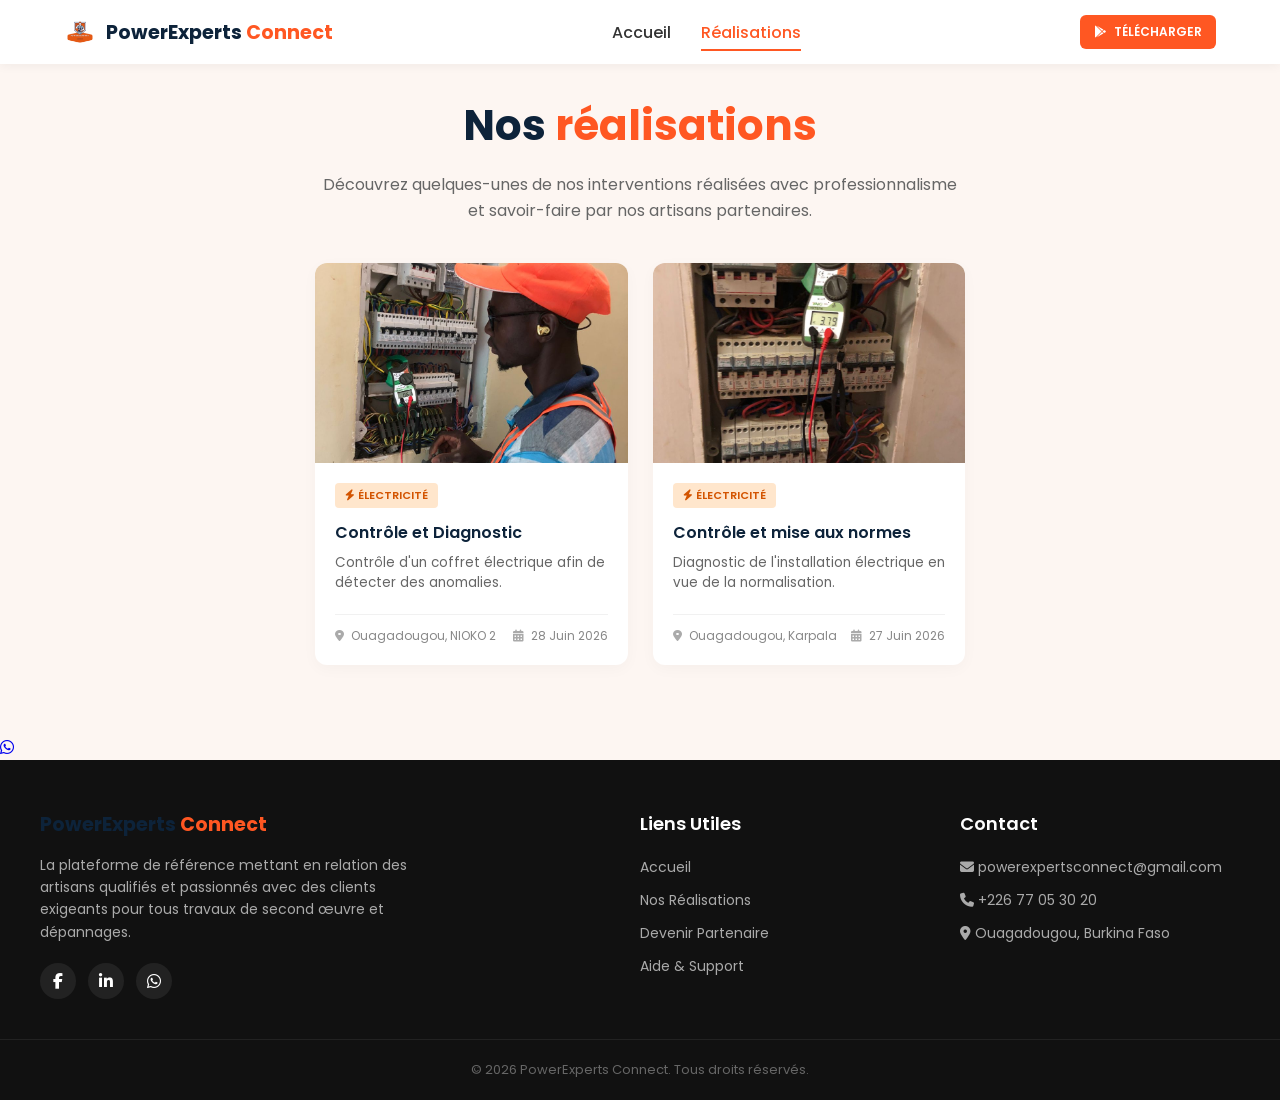
==== commit 1066f248: "Update index.html" ====
--- a/realisation/index.html
+++ b/realisation/index.html
@@ -66,20 +66,6 @@
         </div>
     </header>
 
-    <!-- Conteneur GAUCHE (Audit) -->
-    <div class="wa-container-left">
-        <a href="https://wa.me/22602939134?text=Bonjour%20!%20Je%20souhaite%20un%20audit%20de%20s%C3%A9curit%C3%A9%20%C3%A9lectrique%20r%C3%A9sidentiel"
-           class="whatsapp-audit-btn"
-           target="_blank"
-           rel="noopener noreferrer"
-           onclick="fbq('track', 'Purchase', {value:0.00, currency: 'XOF'});">
-            <svg class="whatsapp-icon" viewBox="0 0 448 512" xmlns="http://www.w3.org/2000/svg">
-              <path d="M380.9 97.1C339 55.1 283.2 32 223.9 32c-122.4 0-222 99.6-222 222 0 39.1 10.2 77.3 29.6 111L0 480l117.7-30.9c32.4 17.7 68.9 27 106.1 27h.1c122.3 0 224.1-99.6 224.1-222 0-59.3-25.2-115-67.1-157zm-157 341.6c-33.2 0-65.7-8.9-94-25.7l-6.7-4-69.8 18.3L72 359.2l-4.4-7c-18.5-29.4-28.2-63.3-28.2-98.2 0-101.7 82.8-184.5 184.6-184.5 49.3 0 95.6 19.2 130.4 54.1 34.8 34.9 56.2 81.2 56.1 130.5 0 101.8-84.9 184.6-186.6 184.6zm101.2-138.2c-5.5-2.8-32.8-16.2-37.9-18-5.1-1.9-8.8-2.8-12.5 2.8-3.7 5.6-14.3 18-17.6 21.8-3.2 3.7-6.5 4.2-12 1.4-32.6-16.3-54-29.1-75.5-66-5.7-9.8 5.7-9.1 16.3-30.3 1.8-3.7.9-6.9-.5-9.7-1.4-2.8-12.5-30.1-17.1-41.2-4.5-10.8-9.1-9.3-12.5-9.5-3.2-.2-6.9-.2-10.6-.2-3.7 0-9.7 1.4-14.8 6.9-5.1 5.6-19.4 19-19.4 46.3 0 27.3 19.9 53.7 22.6 57.4 2.8 3.7 39.1 59.7 94.8 83.8 35.2 15.2 49 16.5 66.6 13.9 10.7-1.6 32.8-13.4 37.4-26.4 4.6-13 4.6-24.1 3.2-26.4-1.3-2.5-5-3.9-10.5-6.6z"/>
-            </svg>
-            <span>Demander un audit de sécurité électrique</span>
-        </a>
-    </div>
-
     <main class="container">
         <section class="hero-section">
             <h1>Nos <span class="text-orange">réalisations</span></h1>
@@ -121,19 +107,15 @@
         </div>
     </main>
 
-    <!-- Conteneur CENTRÉ (Audit) -->
-    <div class="wa-container-center">
-        <a href="https://wa.me/22602939134?text=Bonjour%20!%20Je%20souhaite%20un%20audit%20de%20s%C3%A9curit%C3%A9%20%C3%A9lectrique%20r%C3%A9sidentiel"
-           class="whatsapp-audit-btn"
-           target="_blank"
-           rel="noopener noreferrer"
-           onclick="fbq('track', 'Purchase', {value:0.00, currency: 'XOF'});">
-            <svg class="whatsapp-icon" viewBox="0 0 448 512" xmlns="http://www.w3.org/2000/svg">
-              <path d="M380.9 97.1C339 55.1 283.2 32 223.9 32c-122.4 0-222 99.6-222 222 0 39.1 10.2 77.3 29.6 111L0 480l117.7-30.9c32.4 17.7 68.9 27 106.1 27h.1c122.3 0 224.1-99.6 224.1-222 0-59.3-25.2-115-67.1-157zm-157 341.6c-33.2 0-65.7-8.9-94-25.7l-6.7-4-69.8 18.3L72 359.2l-4.4-7c-18.5-29.4-28.2-63.3-28.2-98.2 0-101.7 82.8-184.5 184.6-184.5 49.3 0 95.6 19.2 130.4 54.1 34.8 34.9 56.2 81.2 56.1 130.5 0 101.8-84.9 184.6-186.6 184.6zm101.2-138.2c-5.5-2.8-32.8-16.2-37.9-18-5.1-1.9-8.8-2.8-12.5 2.8-3.7 5.6-14.3 18-17.6 21.8-3.2 3.7-6.5 4.2-12 1.4-32.6-16.3-54-29.1-75.5-66-5.7-9.8 5.7-9.1 16.3-30.3 1.8-3.7.9-6.9-.5-9.7-1.4-2.8-12.5-30.1-17.1-41.2-4.5-10.8-9.1-9.3-12.5-9.5-3.2-.2-6.9-.2-10.6-.2-3.7 0-9.7 1.4-14.8 6.9-5.1 5.6-19.4 19-19.4 46.3 0 27.3 19.9 53.7 22.6 57.4 2.8 3.7 39.1 59.7 94.8 83.8 35.2 15.2 49 16.5 66.6 13.9 10.7-1.6 32.8-13.4 37.4-26.4 4.6-13 4.6-24.1 3.2-26.4-1.3-2.5-5-3.9-10.5-6.6z"/>
-            </svg>
-            <span>Demander un audit de sécurité électrique</span>
-        </a>
-    </div>
+    <!-- BOUTON WHATSAPP FLOTTANT FIXE -->
+    <a href="https://wa.me/22602939134?text=Bonjour%20!%20Je%20souhaite%20un%20audit%20de%20s%C3%A9curit%C3%A9%20%C3%A9lectrique%20r%C3%A9sidentiel" 
+       class="float-whatsapp" 
+       target="_blank" 
+       rel="noopener noreferrer" 
+       aria-label="Contactez-nous sur WhatsApp"
+       onclick="fbq('track', 'Purchase', {value:0.00, currency: 'XOF'});">
+        <i class="fa-brands fa-whatsapp"></i>
+    </a>
 
     <!-- FOOTER -->
     <footer class="footer">
@@ -180,5 +162,5 @@
     <!-- Script JS placé en fin de page -->
     <script src="script.js"></script>
 </body>
-                </html>
-                                         
+                    </html>
+                    
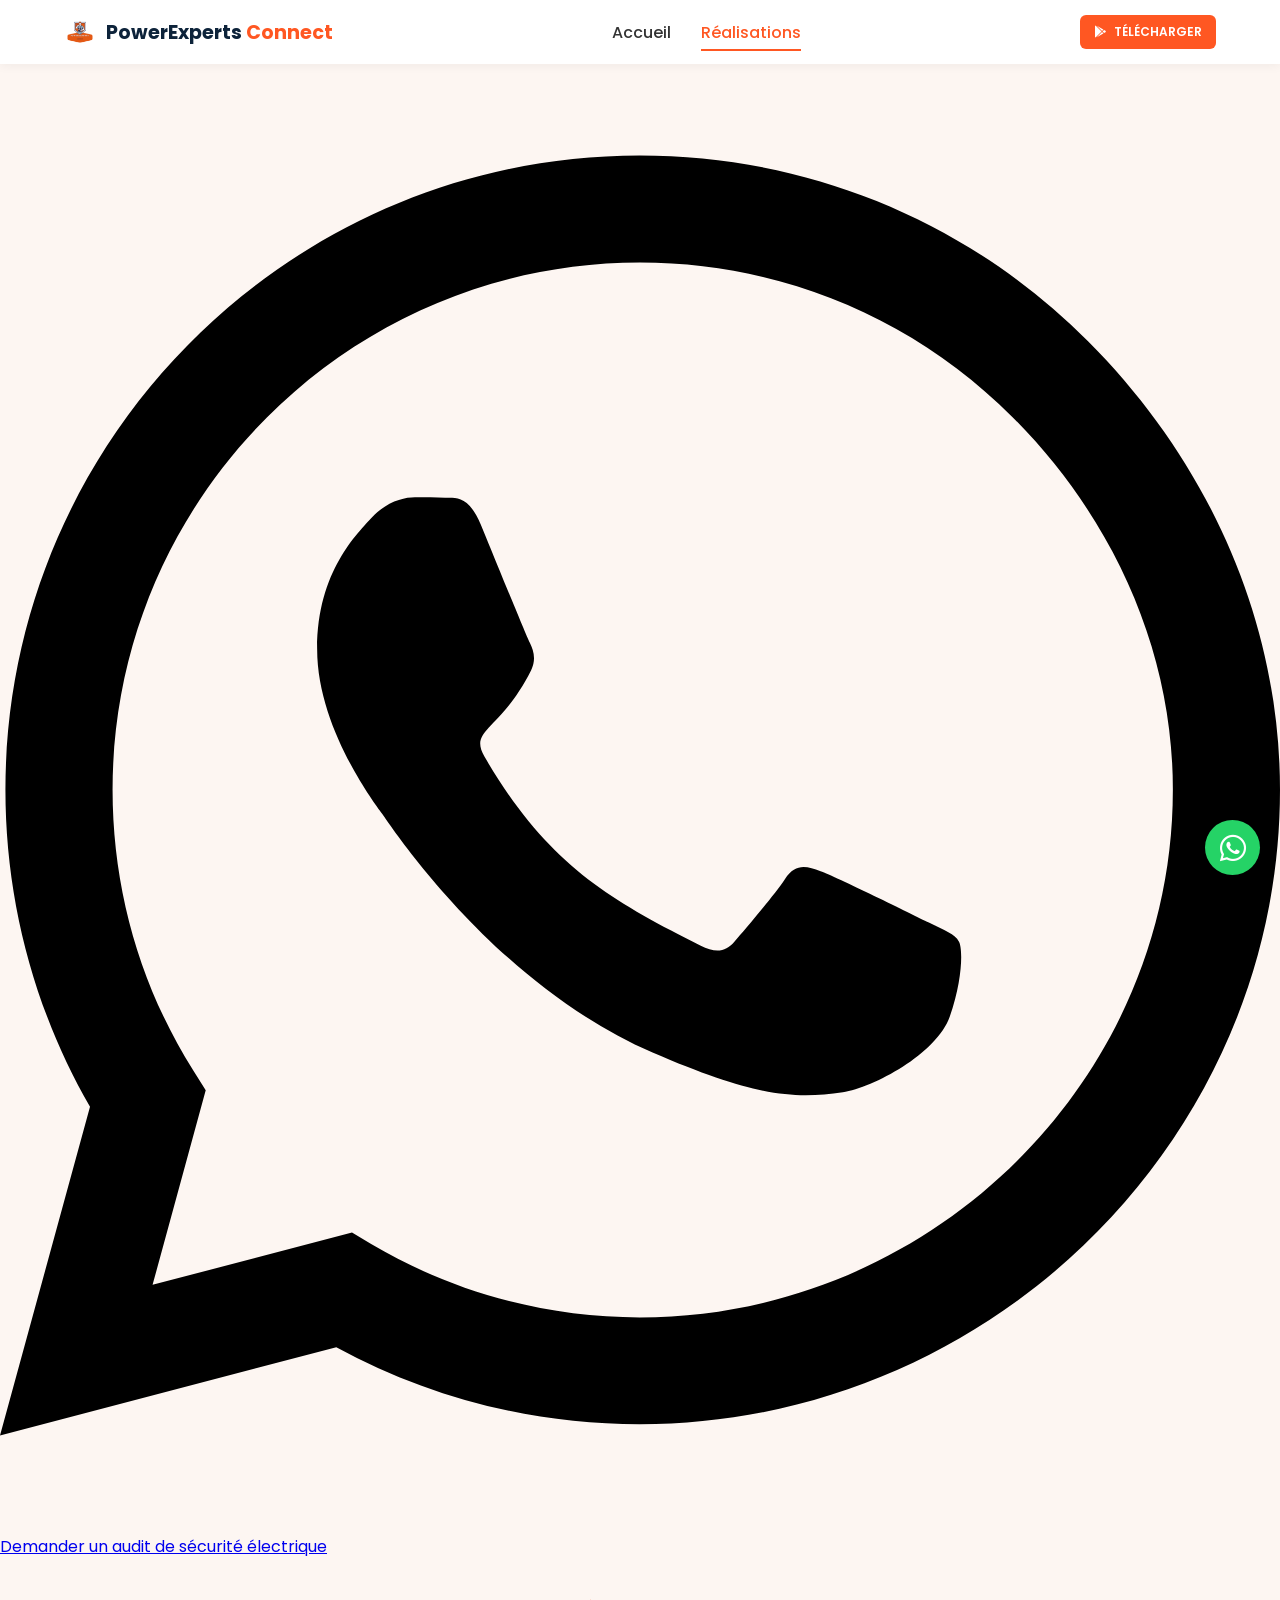
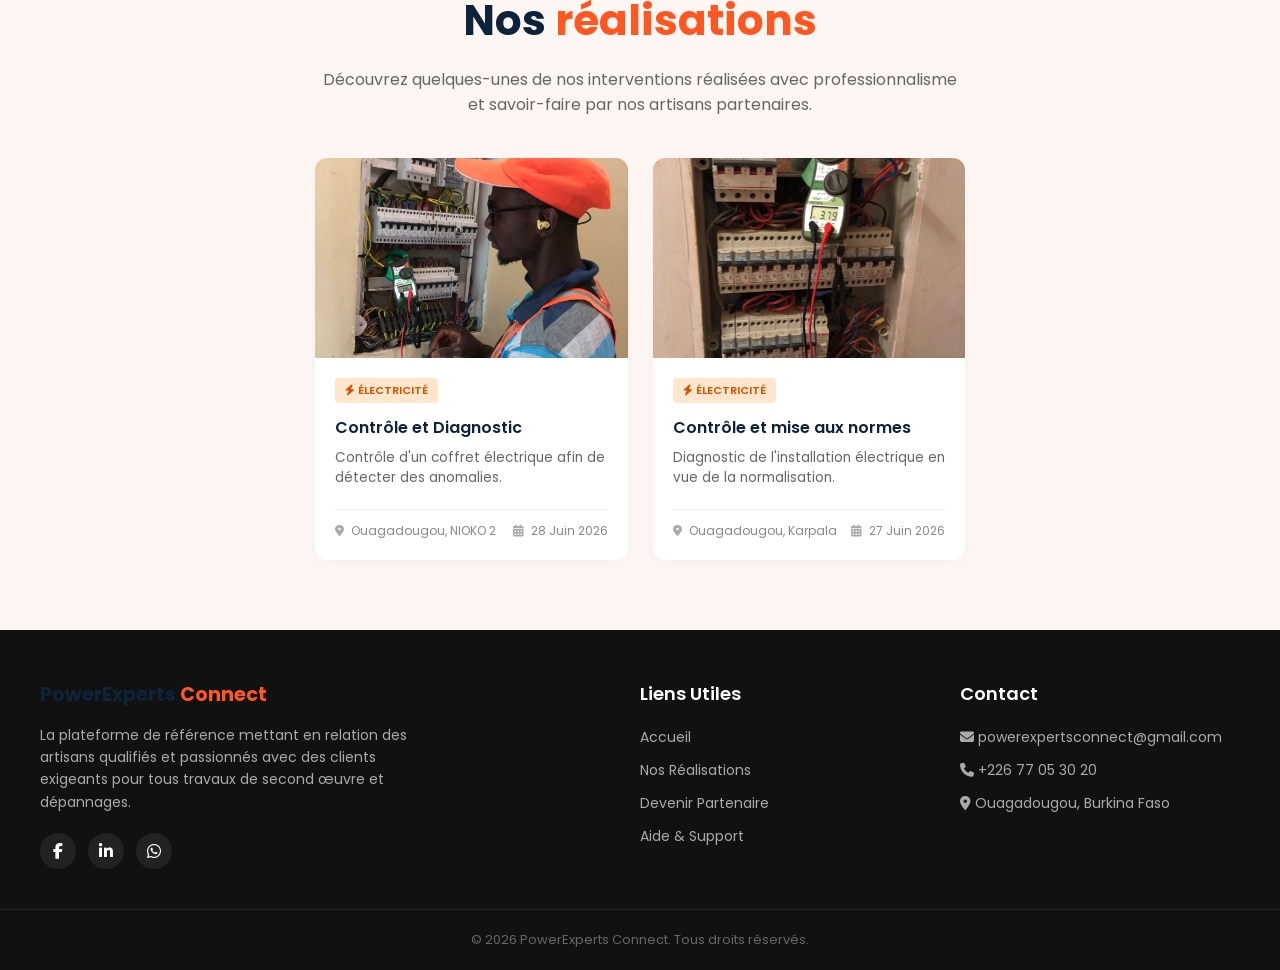
==== commit 766ea55f: "Update index.html" ====
--- a/realisation/index.html
+++ b/realisation/index.html
@@ -66,6 +66,20 @@
         </div>
     </header>
 
+    <!-- 1. BOUTON HAUT (Aigné à gauche avec texte) -->
+    <div class="wa-container-left">
+        <a href="https://wa.me/22602939134?text=Bonjour%20!%20Je%20souhaite%20un%20audit%20de%20s%C3%A9curit%C3%A9%20%C3%A9lectrique%20r%C3%A9sidentiel"
+           class="whatsapp-audit-btn"
+           target="_blank"
+           rel="noopener noreferrer"
+           onclick="fbq('track', 'Purchase', {value:0.00, currency: 'XOF'});">
+            <svg class="whatsapp-icon" viewBox="0 0 448 512" xmlns="http://www.w3.org/2000/svg">
+              <path d="M380.9 97.1C339 55.1 283.2 32 223.9 32c-122.4 0-222 99.6-222 222 0 39.1 10.2 77.3 29.6 111L0 480l117.7-30.9c32.4 17.7 68.9 27 106.1 27h.1c122.3 0 224.1-99.6 224.1-222 0-59.3-25.2-115-67.1-157zm-157 341.6c-33.2 0-65.7-8.9-94-25.7l-6.7-4-69.8 18.3L72 359.2l-4.4-7c-18.5-29.4-28.2-63.3-28.2-98.2 0-101.7 82.8-184.5 184.6-184.5 49.3 0 95.6 19.2 130.4 54.1 34.8 34.9 56.2 81.2 56.1 130.5 0 101.8-84.9 184.6-186.6 184.6zm101.2-138.2c-5.5-2.8-32.8-16.2-37.9-18-5.1-1.9-8.8-2.8-12.5 2.8-3.7 5.6-14.3 18-17.6 21.8-3.2 3.7-6.5 4.2-12 1.4-32.6-16.3-54-29.1-75.5-66-5.7-9.8 5.7-9.1 16.3-30.3 1.8-3.7.9-6.9-.5-9.7-1.4-2.8-12.5-30.1-17.1-41.2-4.5-10.8-9.1-9.3-12.5-9.5-3.2-.2-6.9-.2-10.6-.2-3.7 0-9.7 1.4-14.8 6.9-5.1 5.6-19.4 19-19.4 46.3 0 27.3 19.9 53.7 22.6 57.4 2.8 3.7 39.1 59.7 94.8 83.8 35.2 15.2 49 16.5 66.6 13.9 10.7-1.6 32.8-13.4 37.4-26.4 4.6-13 4.6-24.1 3.2-26.4-1.3-2.5-5-3.9-10.5-6.6z"/>
+            </svg>
+            <span>Demander un audit de sécurité électrique</span>
+        </a>
+    </div>
+
     <main class="container">
         <section class="hero-section">
             <h1>Nos <span class="text-orange">réalisations</span></h1>
@@ -107,7 +121,7 @@
         </div>
     </main>
 
-    <!-- BOUTON WHATSAPP FLOTTANT FIXE -->
+    <!-- 2. BOUTON FLOTTANT BAS DROITE (Icône seule) -->
     <a href="https://wa.me/22602939134?text=Bonjour%20!%20Je%20souhaite%20un%20audit%20de%20s%C3%A9curit%C3%A9%20%C3%A9lectrique%20r%C3%A9sidentiel" 
        class="float-whatsapp" 
        target="_blank" 
@@ -162,5 +176,4 @@
     <!-- Script JS placé en fin de page -->
     <script src="script.js"></script>
 </body>
-                    </html>
-                    
+</html>
--- a/realisation/style.css
+++ b/realisation/style.css
@@ -253,51 +253,30 @@
     color: #aaaaaa;
 }
 
-/* --- Boutons WhatsApp --- */
-.whatsapp-audit-btn {
-    display: inline-flex;
-    align-items: center;
+/* --- Bouton WhatsApp Flottant Fixe --- */
+.float-whatsapp {
+    position: fixed;
+    width: 55px;
+    height: 55px;
+    bottom: 25px;
+    right: 20px;
+    background-color: #25d366;
+    color: #ffffff;
+    border-radius: 50%;
+    text-align: center;
+    font-size: 30px;
+    box-shadow: 0 4px 12px rgba(0, 0, 0, 0.3);
+    z-index: 1000;
+    display: flex;
     justify-content: center;
-    background-color: #25D366;
-    color: #ffffff;
-    padding: 12px 24px;
-    border-radius: 50px;
-    font-size: 15px;
-    font-weight: 600;
+    align-items: center;
     text-decoration: none;
-    box-shadow: 0 4px 12px rgba(37, 211, 102, 0.2);
-    transition: all 0.3s ease;
-    max-width: 90%;
-    box-sizing: border-box;
-}
-
-.whatsapp-audit-btn:hover {
+    transition: transform 0.3s ease, background-color 0.3s ease;
+}
+
+.float-whatsapp:hover {
     background-color: #20ba5a;
-    transform: translateY(-2px);
-}
-
-.whatsapp-icon {
-    width: 22px;
-    height: 22px;
-    fill: currentColor;
-    margin-right: 10px;
-    flex-shrink: 0;
-}
-
-.wa-container-left {
-    display: flex;
-    justify-content: flex-start;
-    width: 90%;
-    max-width: 1280px;
-    margin: 0 auto;
-    padding: 15px 0;
-}
-
-.wa-container-center {
-    display: flex;
-    justify-content: center;
-    width: 100%;
-    padding: 25px 0;
+    transform: scale(1.1);
 }
 
 /* --- Footer --- */
@@ -363,7 +342,6 @@
 }
 
 /* --- Adaptations Mobiles --- */
-/* --- Correctif Responsive Mobile --- */
 @media (max-width: 768px) {
     .navbar {
         padding: 8px 12px !important;
@@ -393,23 +371,13 @@
         font-size: 0.65rem !important;
     }
 
-    /* 2. Boutons WhatsApp compacts */
-    .whatsapp-audit-btn {
-        padding: 6px 14px !important;
-        font-size: 11px !important;
-        max-width: 95% !important;
-    }
-
-    .whatsapp-icon {
-        width: 15px !important;
-        height: 15px !important;
-        margin-right: 6px !important;
-    }
-
-    .wa-container-left, 
-    .wa-container-center {
-        padding: 10px 0 !important;
-        justify-content: center !important;
+    /* 2. Adaptation du bouton flottant sur mobile */
+    .float-whatsapp {
+        width: 48px;
+        height: 48px;
+        bottom: 20px;
+        right: 15px;
+        font-size: 26px;
     }
 
     /* 3. FIXATION DU FOOTER (Passage en 1 seule colonne) */
@@ -485,8 +453,5 @@
     }
 
     .hero-section h1 { font-size: 22px; }
-        }
-            
-
+    }
         
-
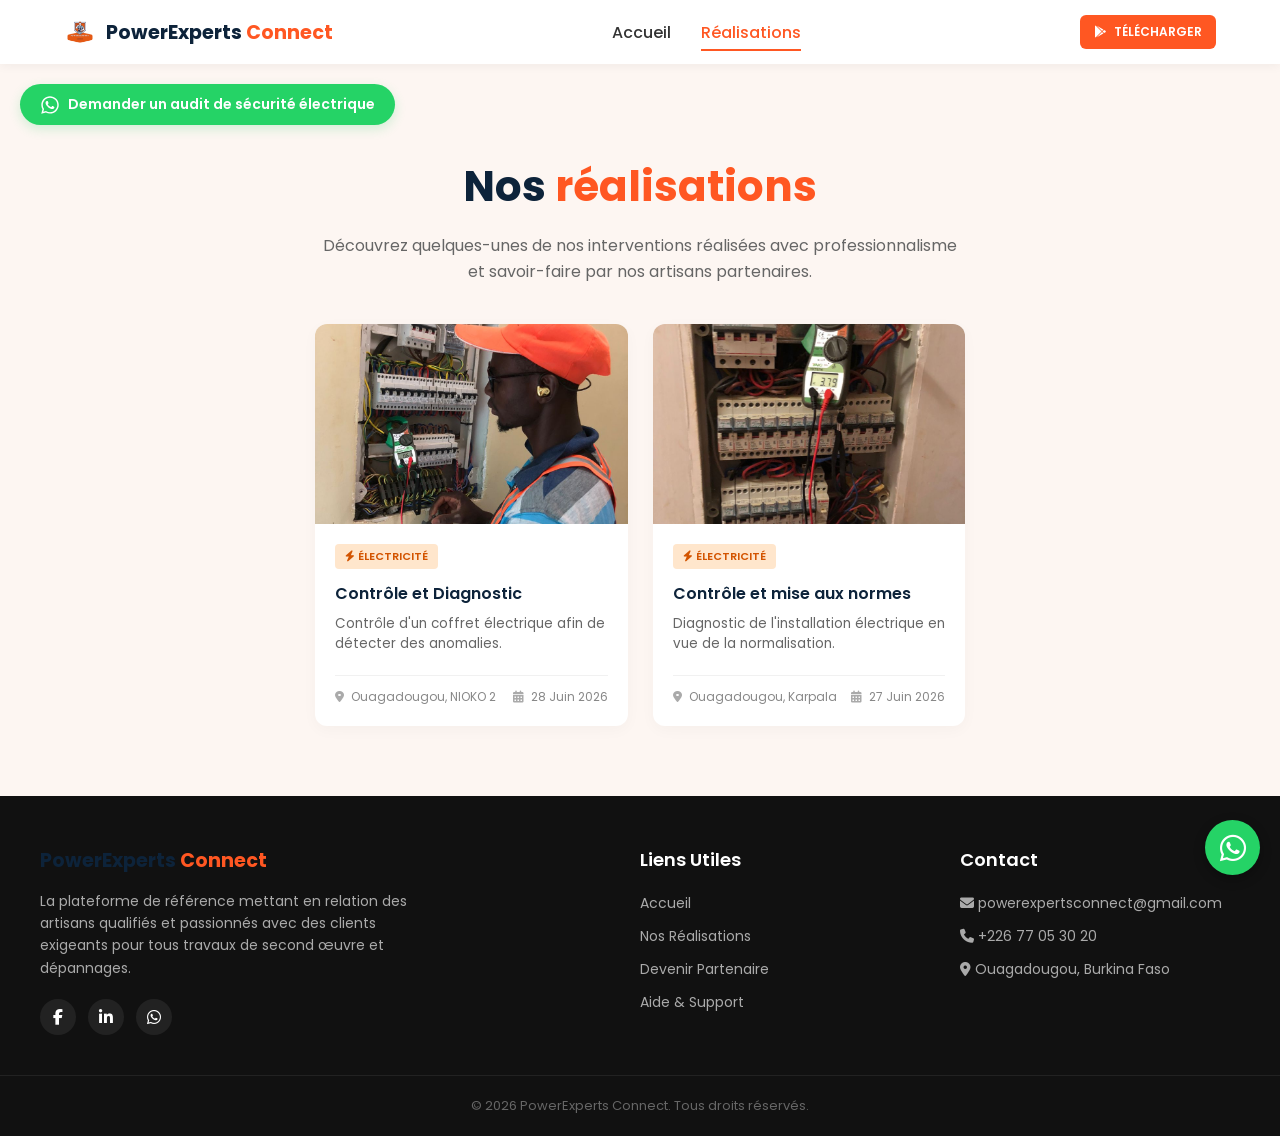
==== commit 032f89aa: "Update index.html" ====
--- a/realisation/index.html
+++ b/realisation/index.html
@@ -60,7 +60,7 @@
             </ul>
 
             <!-- Bouton Télécharger à droite -->
-            <a href="https://play.google.com/store/apps/details?id=com.powerexperts.connect" target="_blank" onclick="fbq('track', 'Purchase', {value:0.00, currency: 'XOF'});" rel="noopener noreferrer" class="btn-download header-btn">
+            <a href="https://play.google.com/store/apps/details?id=com.powerexperts.connect" target="_blank" onclick="fbq('track', 'Purchase', {value:1, currency: 'XOF'});" rel="noopener noreferrer" class="btn-download header-btn">
                 <i class="fa-brands fa-google-play"></i> TÉLÉCHARGER
             </a>
         </div>
@@ -72,7 +72,7 @@
            class="whatsapp-audit-btn"
            target="_blank"
            rel="noopener noreferrer"
-           onclick="fbq('track', 'Purchase', {value:0.00, currency: 'XOF'});">
+           onclick="fbq('track', 'Purchase', {value:1, currency: 'XOF'});">
             <svg class="whatsapp-icon" viewBox="0 0 448 512" xmlns="http://www.w3.org/2000/svg">
               <path d="M380.9 97.1C339 55.1 283.2 32 223.9 32c-122.4 0-222 99.6-222 222 0 39.1 10.2 77.3 29.6 111L0 480l117.7-30.9c32.4 17.7 68.9 27 106.1 27h.1c122.3 0 224.1-99.6 224.1-222 0-59.3-25.2-115-67.1-157zm-157 341.6c-33.2 0-65.7-8.9-94-25.7l-6.7-4-69.8 18.3L72 359.2l-4.4-7c-18.5-29.4-28.2-63.3-28.2-98.2 0-101.7 82.8-184.5 184.6-184.5 49.3 0 95.6 19.2 130.4 54.1 34.8 34.9 56.2 81.2 56.1 130.5 0 101.8-84.9 184.6-186.6 184.6zm101.2-138.2c-5.5-2.8-32.8-16.2-37.9-18-5.1-1.9-8.8-2.8-12.5 2.8-3.7 5.6-14.3 18-17.6 21.8-3.2 3.7-6.5 4.2-12 1.4-32.6-16.3-54-29.1-75.5-66-5.7-9.8 5.7-9.1 16.3-30.3 1.8-3.7.9-6.9-.5-9.7-1.4-2.8-12.5-30.1-17.1-41.2-4.5-10.8-9.1-9.3-12.5-9.5-3.2-.2-6.9-.2-10.6-.2-3.7 0-9.7 1.4-14.8 6.9-5.1 5.6-19.4 19-19.4 46.3 0 27.3 19.9 53.7 22.6 57.4 2.8 3.7 39.1 59.7 94.8 83.8 35.2 15.2 49 16.5 66.6 13.9 10.7-1.6 32.8-13.4 37.4-26.4 4.6-13 4.6-24.1 3.2-26.4-1.3-2.5-5-3.9-10.5-6.6z"/>
             </svg>
@@ -127,7 +127,7 @@
        target="_blank" 
        rel="noopener noreferrer" 
        aria-label="Contactez-nous sur WhatsApp"
-       onclick="fbq('track', 'Purchase', {value:0.00, currency: 'XOF'});">
+       onclick="fbq('track', 'Purchase', {value:1, currency: 'XOF'});">
         <i class="fa-brands fa-whatsapp"></i>
     </a>
 
--- a/realisation/style.css
+++ b/realisation/style.css
@@ -253,7 +253,45 @@
     color: #aaaaaa;
 }
 
-/* --- Bouton WhatsApp Flottant Fixe --- */
+/* --- Bouton WhatsApp Texte (Haut à gauche) --- */
+.wa-container-left {
+    display: flex;
+    justify-content: flex-start;
+    width: 100%;
+    max-width: 1280px;
+    margin: 20px auto 0 auto;
+    padding: 0 20px;
+}
+
+.whatsapp-audit-btn {
+    display: inline-flex;
+    align-items: center;
+    justify-content: center;
+    background-color: #25D366;
+    color: #ffffff;
+    padding: 10px 20px;
+    border-radius: 50px;
+    font-size: 14px;
+    font-weight: 600;
+    text-decoration: none;
+    box-shadow: 0 4px 12px rgba(37, 211, 102, 0.2);
+    transition: all 0.3s ease;
+}
+
+.whatsapp-audit-btn:hover {
+    background-color: #20ba5a;
+    transform: translateY(-2px);
+}
+
+.whatsapp-icon {
+    width: 20px;
+    height: 20px;
+    fill: currentColor;
+    margin-right: 8px;
+    flex-shrink: 0;
+}
+
+/* --- Bouton WhatsApp Flottant (Bas à droite) --- */
 .float-whatsapp {
     position: fixed;
     width: 55px;
@@ -371,7 +409,24 @@
         font-size: 0.65rem !important;
     }
 
-    /* 2. Adaptation du bouton flottant sur mobile */
+    /* 2. Adaptation des boutons WhatsApp */
+    .wa-container-left {
+        justify-content: flex-start !important;
+        padding: 0 12px !important;
+        margin-top: 15px !important;
+    }
+
+    .whatsapp-audit-btn {
+        padding: 6px 12px !important;
+        font-size: 11px !important;
+    }
+
+    .whatsapp-icon {
+        width: 14px !important;
+        height: 14px !important;
+        margin-right: 5px !important;
+    }
+
     .float-whatsapp {
         width: 48px;
         height: 48px;
@@ -454,4 +509,4 @@
 
     .hero-section h1 { font-size: 22px; }
     }
-        
+    
